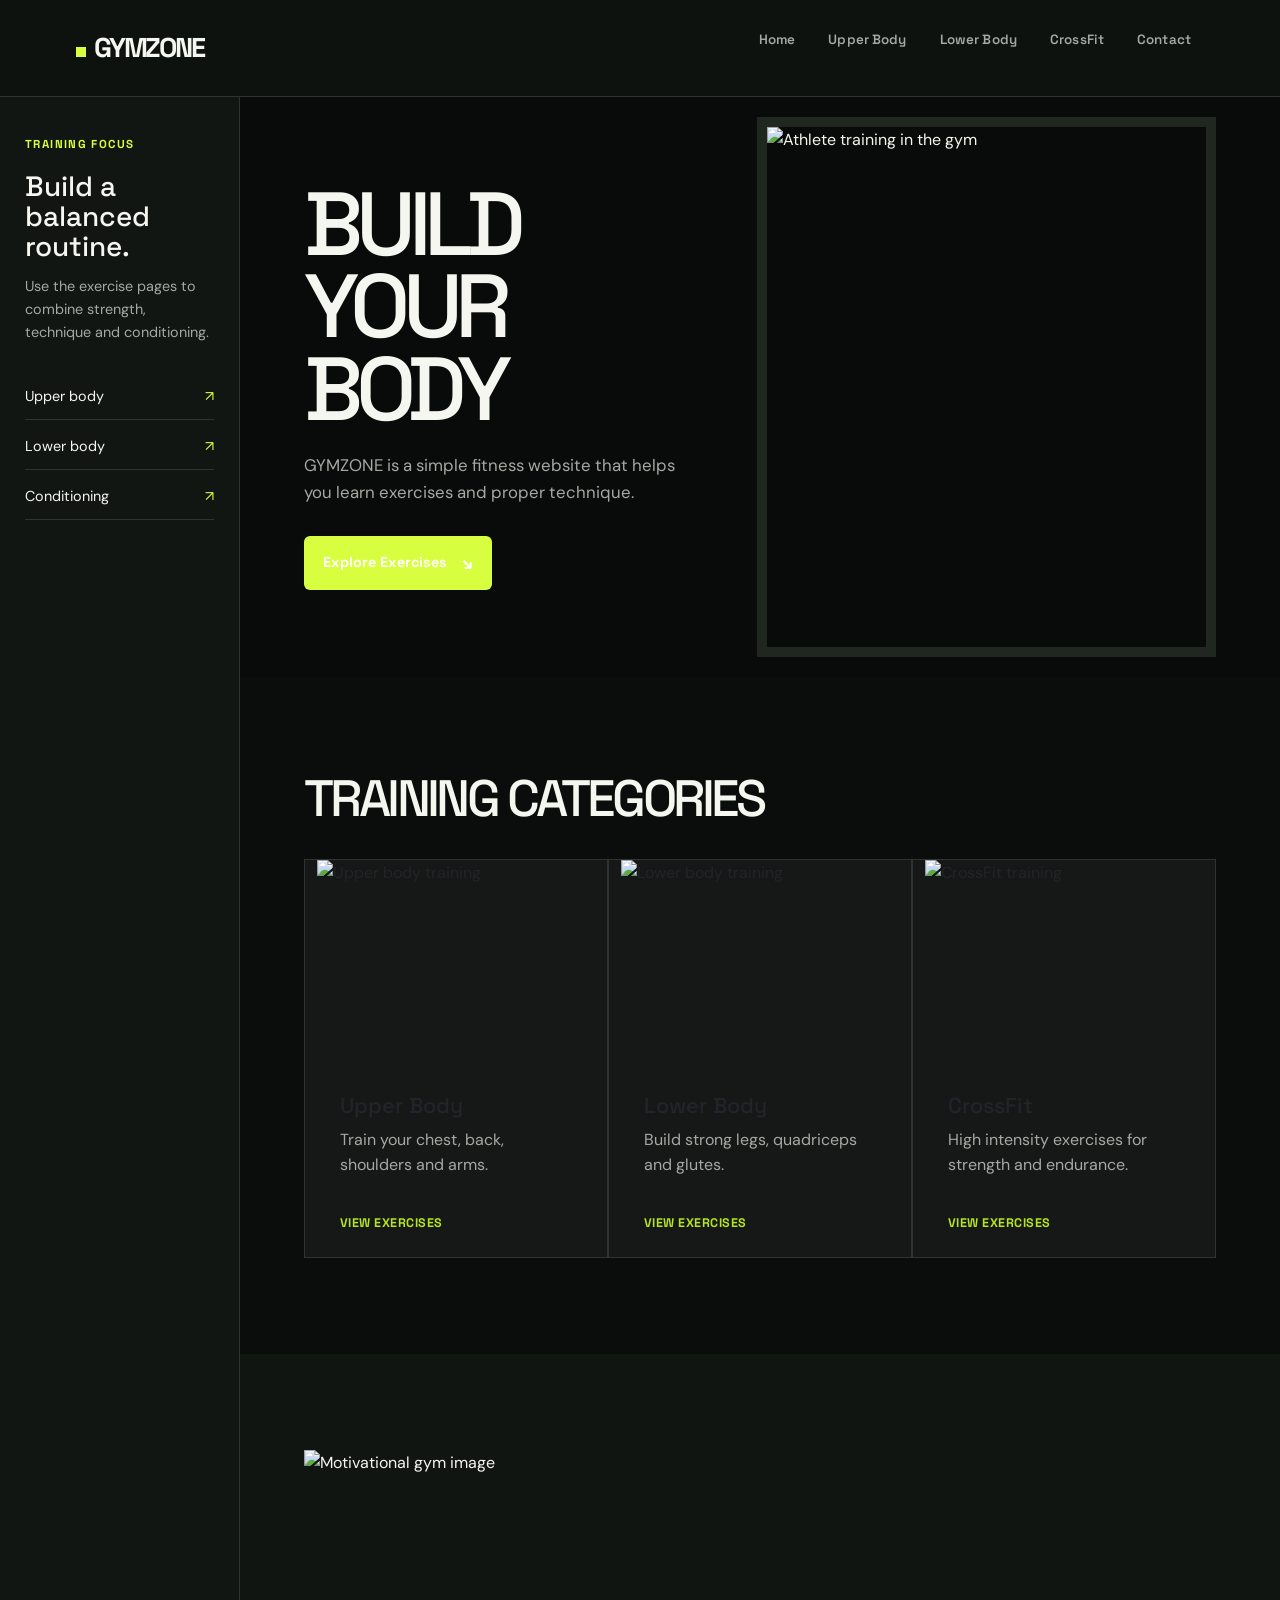
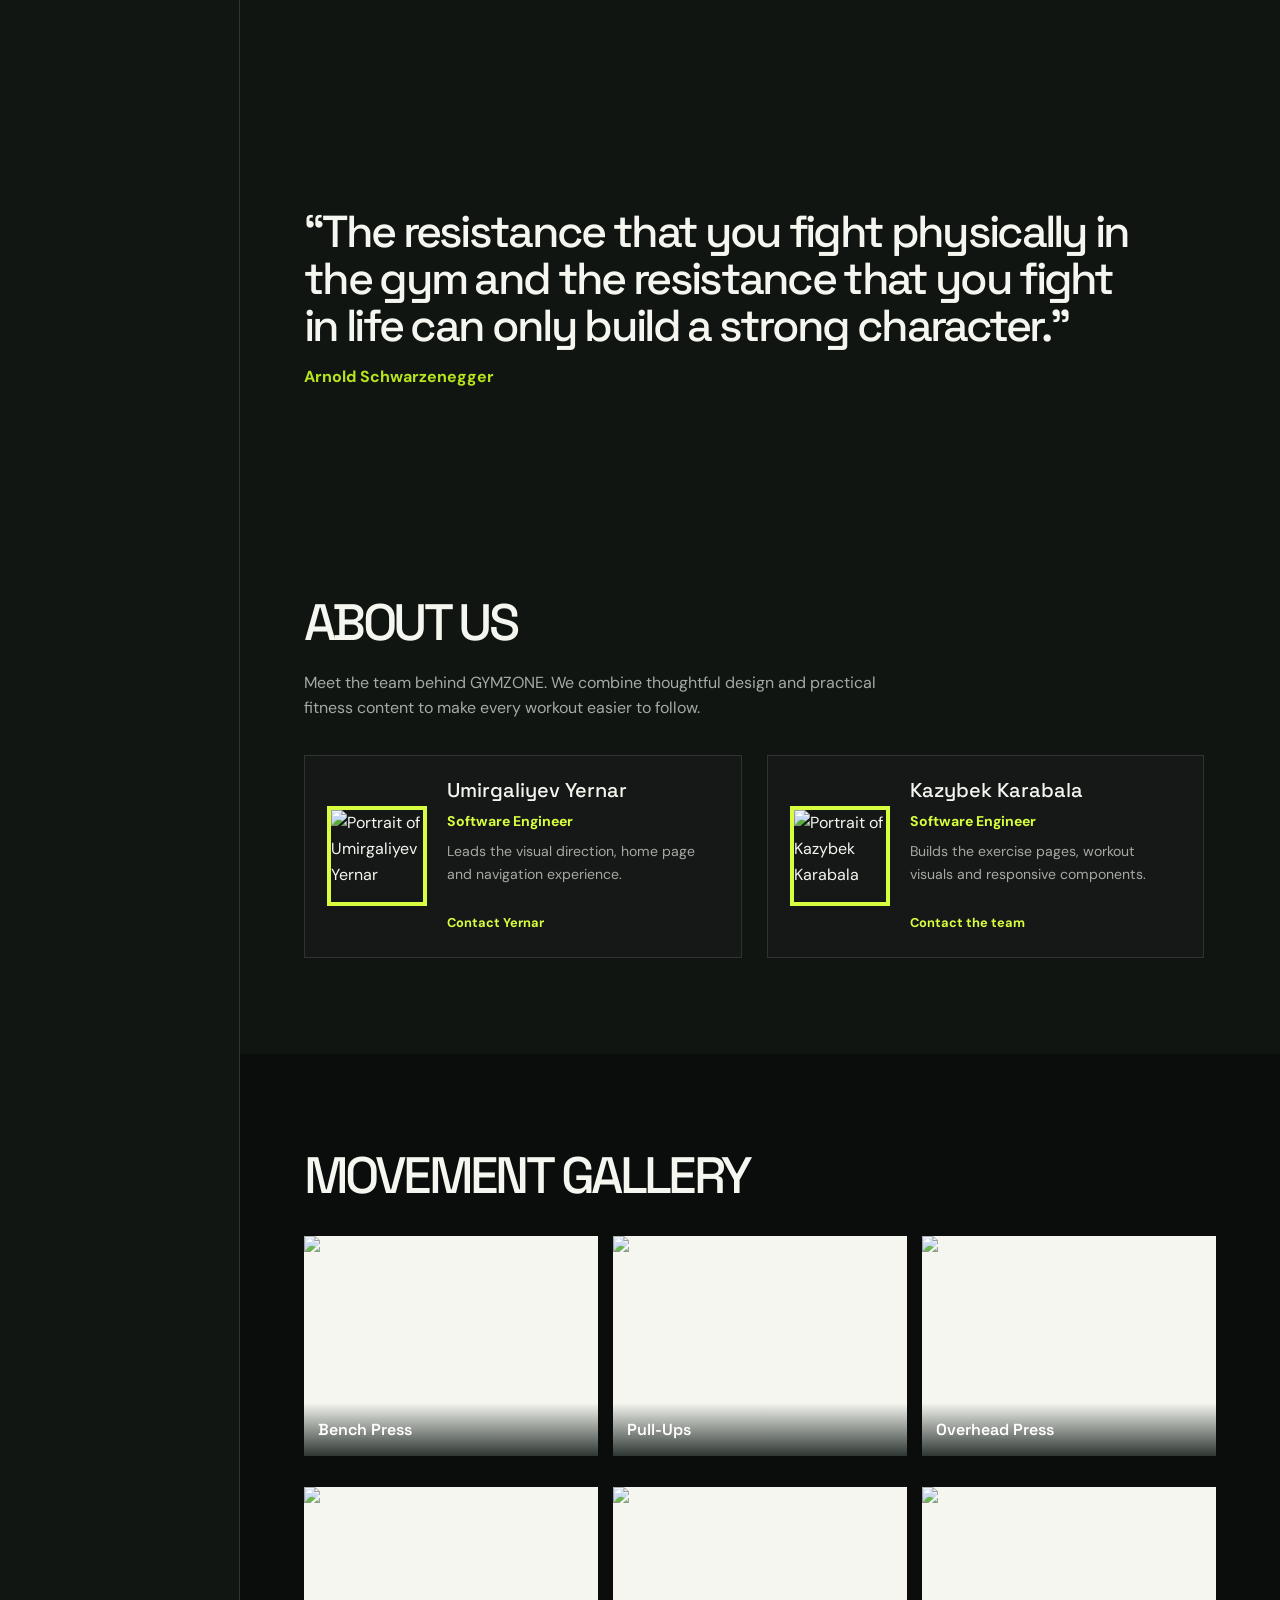
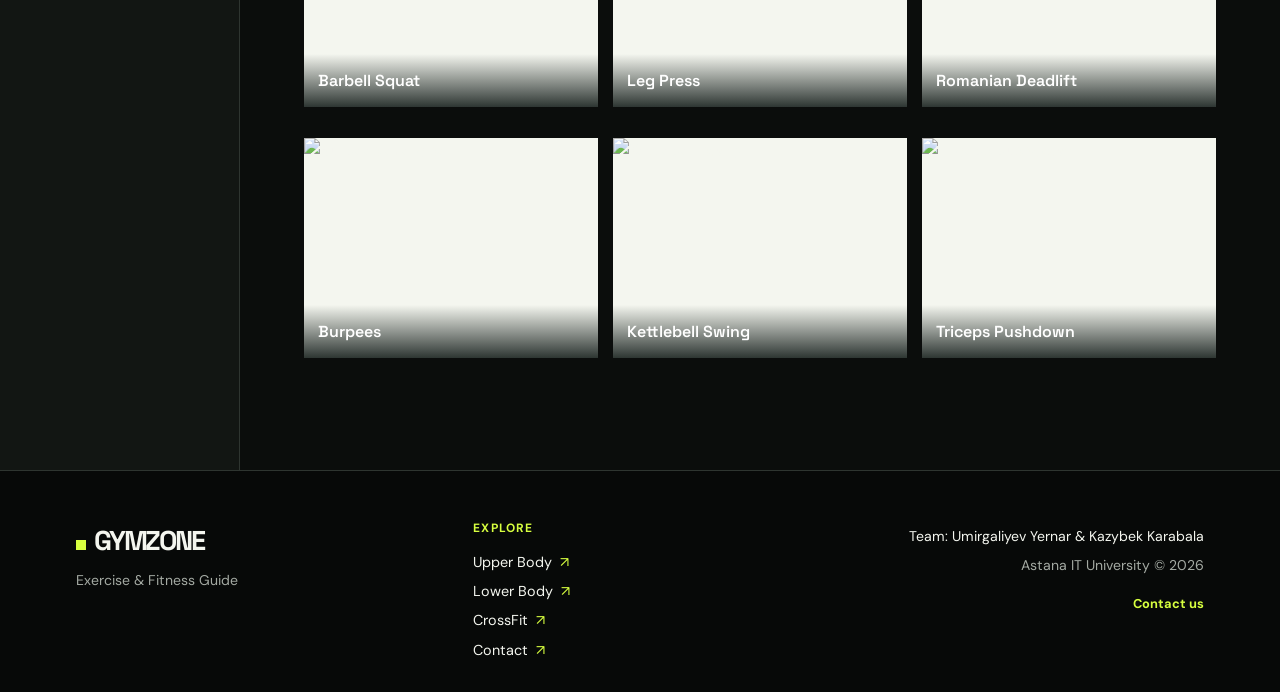
==== index.html @ 1d73096d "Test-1 for assignment-3" ====
<!DOCTYPE html>
<html lang="en">
<head>
    <meta charset="UTF-8">
    <meta name="viewport" content="width=device-width, initial-scale=1.0">
    <meta name="theme-color" content="#111111">
    <title>GYMZONE - Home</title>
    <link href="https://cdn.jsdelivr.net/npm/bootstrap@5.3.3/dist/css/bootstrap.min.css" rel="stylesheet">
    <link rel="stylesheet" href="css/style.css">
</head>
<body>
<a class="skip-link" href="#main-content">Skip to main content</a>
<div class="page-layout">
<header id="main-header" class="site-header">
    <div class="container header-content">
        <a href="index.html" class="logo">GYMZONE</a>
        <nav>
            <ul class="nav-menu">
                <li><a href="index.html">Home</a></li>
                <li><a href="upper.html">Upper Body</a></li>
                <li><a href="lower.html">Lower Body</a></li>
                <li><a href="crossfit.html">CrossFit</a></li>
                <li><a href="contact.html">Contact</a></li>
            </ul>
        </nav>
    </div>
</header>
<aside class="sidebar">
    <p class="sidebar-label">TRAINING FOCUS</p>
    <h2>Build a balanced routine.</h2>
    <p>Use the exercise pages to combine strength, technique and conditioning.</p>
    <nav class="sidebar-nav" aria-label="Training focus">
        <a href="upper.html">Upper body</a>
        <a href="lower.html">Lower body</a>
        <a href="crossfit.html">Conditioning</a>
    </nav>
</aside>
<main class="site-main" id="main-content">
    <section class="hero">
        <div class="container hero-content">
            <div>
                <h1>BUILD YOUR BODY</h1>
                <p>
                    GYMZONE is a simple fitness website that
                    helps you learn exercises and proper technique.
                </p>
                <a href="#categories" class="btn">
                    Explore Exercises
                </a>
            </div>
            <img src="images/Dlaid.jpg" alt="Athlete training in the gym">
        </div>
    </section>
    <section class="section" id="categories">
        <div class="container">
            <h2 class="section-title">
                TRAINING CATEGORIES
            </h2>
            <div class="card-grid row g-4">
                <a href="upper.html" class="card col-12 col-md-6 col-lg-4">
                    <img src="images/Bench Press.gif"
                         alt="Upper body training">
                    <div class="card-content">
                        <h3>Upper Body</h3>
                        <p>
                            Train your chest, back,
                            shoulders and arms.
                        </p>
                        <span class="card-button">View exercises</span>
                    </div>
                </a>
                <a href="lower.html" class="card col-12 col-md-6 col-lg-4">
                    <img src="images/Leg Press.gif"
                         alt="Lower body training">
                    <div class="card-content">
                        <h3>Lower Body</h3>
                        <p>
                            Build strong legs,
                            quadriceps and glutes.
                        </p>
                        <span class="card-button">View exercises</span>
                    </div>
                </a>
                <a href="crossfit.html" class="card col-12 col-md-6 col-lg-4">
                    <img src="images/Burpees.gif"
                         alt="CrossFit training">
                    <div class="card-content">
                        <h3>CrossFit</h3>
                        <p>
                            High intensity exercises
                            for strength and endurance.
                        </p>
                        <span class="card-button">View exercises</span>
                    </div>
                </a>
            </div>
        </div>
    </section>
    <section class="section motivation">
        <div class="container">
              <img src="images/arnold1.jpg"
                  alt="Motivational gym image" loading="lazy">
            <h2>
                “The resistance that you fight physically in the gym and the resistance that you fight in life can only build a strong character.”
            </h2>
            <p>
                Arnold Schwarzenegger
            </p>
        </div>
    </section>
    <section class="section team-section">
        <div class="container">
            <h2 class="section-title">ABOUT US</h2>
            <p class="team-intro">
                Meet the team behind GYMZONE. We combine thoughtful design
                and practical fitness content to make every workout easier to follow.
            </p>
            <div class="team-grid">
                <article class="team-card">
                    <img class="profile-img" src="images/Yernar.jpg" alt="Portrait of Umirgaliyev Yernar" loading="lazy">
                    <div>
                        <h3>Umirgaliyev Yernar</h3>
                        <p class="team-role">Software Engineer</p>
                        <p>Leads the visual direction, home page and navigation experience.</p>
                        <a class="team-link" href="mailto:ernarface12@gmail.com">Contact Yernar</a>
                    </div>
                </article>
                <article class="team-card">
                    <img class="profile-img" src="images/Kazybek.jpg" alt="Portrait of Kazybek Karabala" loading="lazy">
                    <div>
                        <h3>Kazybek Karabala</h3>
                        <p class="team-role">Software Engineer</p>
                        <p>Builds the exercise pages, workout visuals and responsive components.</p>
                        <a class="team-link" href="mailto:ernarface12@gmail.com">Contact the team</a>
                    </div>
                </article>
            </div>
        </div>
    </section>
    <section class="section gallery-section" id="gallery">
        <div class="container">
            <h2 class="section-title">MOVEMENT GALLERY</h2>
            <div class="gallery">
                <figure class="gallery-item">
                    <img src="images/Barbell-Bench-Press.gif" alt="Barbell bench press" loading="lazy">
                    <figcaption>Bench Press</figcaption>
                </figure>
                <figure class="gallery-item">
                    <img src="images/Pull-up.gif" alt="Pull-up exercise" loading="lazy">
                    <figcaption>Pull-Ups</figcaption>
                </figure>
                <figure class="gallery-item">
                    <img src="images/Overhead Press.gif" alt="Overhead press" loading="lazy">
                    <figcaption>Overhead Press</figcaption>
                </figure>
                <figure class="gallery-item">
                    <img src="images/Barbell Squat.gif" alt="Barbell squat" loading="lazy">
                    <figcaption>Barbell Squat</figcaption>
                </figure>
                <figure class="gallery-item">
                    <img src="images/Leg Press.gif" alt="Leg press" loading="lazy">
                    <figcaption>Leg Press</figcaption>
                </figure>
                <figure class="gallery-item">
                    <img src="images/Romanian Deadlift.gif" alt="Romanian deadlift" loading="lazy">
                    <figcaption>Romanian Deadlift</figcaption>
                </figure>
                <figure class="gallery-item">
                    <img src="images/Burpees.gif" alt="Burpees exercise" loading="lazy">
                    <figcaption>Burpees</figcaption>
                </figure>
                <figure class="gallery-item">
                    <img src="images/Kettlebell Swing.gif" alt="Kettlebell swing" loading="lazy">
                    <figcaption>Kettlebell Swing</figcaption>
                </figure>
                <figure class="gallery-item">
                    <img src="images/Triceps Pushdown.gif" alt="Triceps pushdown" loading="lazy">
                    <figcaption>Triceps Pushdown</figcaption>
                </figure>
            </div>
        </div>
    </section>
</main>
<footer id="main-footer" class="site-footer">
    <div class="container footer-content">
        <div class="footer-brand">
            <a href="index.html" class="logo">GYMZONE</a>
            <p>Exercise & Fitness Guide</p>
        </div>
        <div class="footer-links">
            <a href="upper.html">Upper Body</a>
            <a href="lower.html">Lower Body</a>
            <a href="crossfit.html">CrossFit</a>
            <a href="contact.html">Contact</a>
        </div>
        <div class="footer-team">
            <p>Team: Umirgaliyev Yernar &amp; Kazybek Karabala</p>
            <p>Astana IT University &copy; 2026</p>
            <a class="footer-contact" href="mailto:ernarface12@gmail.com">Contact us</a>
        </div>
    </div>
</footer>
</div>
</body>
</html>
---- css/style.css ----
@import url('https://fonts.googleapis.com/css2?family=DM+Sans:wght@400;500;600;700&family=Space+Grotesk:wght@500;600;700&display=swap');

:root {
    --paper: #0b0d0c;
    --surface: #151817;
    --ink: #f4f6ef;
    --muted: #a4aaa3;
    --line: #2e3530;
    --orange: #d7ff3f;
    --orange-dark: #b7e51d;
    --green: #202720;
    color-scheme: dark;
}

* { box-sizing: border-box; margin: 0; padding: 0; }
html { scroll-behavior: smooth; }
body { overflow-x: hidden; background: var(--paper); color: var(--ink); font-family: "DM Sans", sans-serif; line-height: 1.6; }
h1, h2, h3, .logo, .btn, .nav-menu a, .workout-table th, .sidebar-label, .card-button, #contact-form button { font-family: "Space Grotesk", sans-serif; }
h1, h2, h3, p { text-wrap: pretty; }
a { color: inherit; text-decoration: none; }
a:hover { color: var(--orange-dark); }
img { display: block; width: 100%; height: auto; }

.skip-link { position: absolute; top: 10px; left: 10px; z-index: 10; padding: 8px 12px; background: var(--orange); color: #fff; transform: translateY(-160%); }
.skip-link:focus { transform: translateY(0); }
a:focus-visible, button:focus-visible, input:focus-visible, select:focus-visible, textarea:focus-visible { outline: 3px solid var(--orange); outline-offset: 3px; }
.container { width: min(90%, 1180px); max-width: none; margin: 0 auto; }

.page-layout { display: grid; min-height: 100vh; grid-template-columns: 240px minmax(0, 1fr); grid-template-rows: auto 1fr auto; grid-template-areas: "header header" "sidebar main" "footer footer"; }
.site-header, #main-header { grid-area: header; position: relative; z-index: 2; padding: 21px 0; border-bottom: 1px solid var(--line); background: rgba(15, 18, 16, 0.96); }
.header-content { display: flex; align-items: center; justify-content: space-between; gap: 28px; }
.logo { color: var(--ink); font-size: 1.7rem; font-weight: 700; letter-spacing: -0.08em; }
.logo::before { display: inline-block; width: 10px; height: 10px; margin-right: 8px; background: var(--orange); content: ""; }
.nav-menu { display: flex; flex-wrap: wrap; justify-content: flex-end; gap: 7px; list-style: none; }
.nav-menu a { display: block; padding: 7px 12px; border: 1px solid transparent; border-radius: 999px; color: var(--muted); font-size: 0.84rem; font-weight: 600; letter-spacing: 0.01em; transition: color 180ms ease, border-color 180ms ease, background-color 180ms ease; }
.nav-menu a:hover, .nav-menu a:focus-visible { border-color: var(--line); background: var(--surface); color: var(--ink); }

.sidebar { grid-area: sidebar; padding: 38px 25px; border-right: 1px solid var(--line); background: #121613; color: var(--ink); }
.sidebar-label { color: var(--orange); font-size: 0.72rem; font-weight: 700; letter-spacing: 0.12em; }
.sidebar h2 { margin: 18px 0 13px; font-size: 1.75rem; line-height: 1.08; }
.sidebar > p:not(.sidebar-label) { color: var(--muted); font-size: 0.9rem; }
.sidebar-nav { display: flex; flex-direction: column; gap: 4px; margin-top: 30px; }
.sidebar-nav a { padding: 11px 0; border-bottom: 1px solid var(--line); color: var(--ink); font-size: 0.9rem; }
.sidebar-nav a::after { float: right; content: "↗"; color: var(--orange); }
.site-main { grid-area: main; min-width: 0; }

.hero { min-height: 580px; display: flex; align-items: center; background: #090b0a; color: var(--ink); }
.hero-content { display: grid; grid-template-columns: minmax(0, 0.9fr) minmax(320px, 1.1fr); align-items: center; gap: clamp(35px, 6vw, 90px); }
.hero h1 { max-width: 520px; margin-bottom: 22px; color: var(--ink); font-size: clamp(3.4rem, 7vw, 6.8rem); line-height: 0.92; letter-spacing: -0.08em; }
.hero p { max-width: 410px; margin-bottom: 30px; color: var(--muted); font-size: 1.05rem; }
.hero img { max-height: 540px; aspect-ratio: 4 / 5; border: 10px solid #202720; object-fit: cover; object-position: center; }
.btn { display: inline-flex; align-items: center; gap: 15px; padding: 13px 18px; background: var(--orange); color: #fff; font-size: 0.9rem; font-weight: 700; transition: background-color 180ms ease, transform 180ms ease; }
.btn::after { content: "↘"; font-size: 1.1rem; }
.btn:hover { background: var(--orange-dark); color: #fff; transform: translateY(-2px); }

.section { padding: clamp(58px, 8vw, 96px) 0; }
.section-title { margin-bottom: 35px; color: var(--ink); font-size: clamp(2rem, 4vw, 3.25rem); line-height: 1; letter-spacing: -0.07em; text-align: left; }
.card-grid { display: flex; flex-wrap: wrap; row-gap: 25px; margin-right: 0; margin-left: 0; }
.card-grid > .card:not([class*="col-"]) { flex: 1 1 30%; }
.card { display: flex; flex-direction: column; overflow: hidden; border: 1px solid var(--line); border-radius: 0; background: var(--surface); transition: border-color 180ms ease, transform 180ms ease, box-shadow 180ms ease; }
.card:hover { border-color: var(--orange); box-shadow: 8px 8px 0 rgba(215, 255, 63, 0.12); transform: translateY(-5px); }
.card img { height: 210px; object-fit: cover; }
.card-content { display: flex; flex: 1; flex-direction: column; align-items: flex-start; padding: 23px; }
.card h3 { margin-bottom: 8px; font-size: 1.35rem; }
.card p, .page-title p, .team-intro, .contact-copy { color: var(--muted); }
.card-button { margin-top: auto; padding-top: 20px; color: var(--orange-dark); font-size: 0.78rem; font-weight: 700; letter-spacing: 0.04em; text-transform: uppercase; }

.motivation, .team-section, .contact-section { background: #111512; }
.motivation { text-align: left; }
.motivation img { max-width: 760px; height: 330px; margin: 0 0 28px; object-fit: cover; }
.motivation h2 { max-width: 850px; color: var(--ink); font-size: clamp(1.8rem, 3.5vw, 3rem); line-height: 1.05; letter-spacing: -0.06em; }
.motivation p { margin-top: 15px; color: var(--orange-dark); font-weight: 700; }
.team-intro { max-width: 600px; margin: -14px 0 34px; }
.team-grid { display: grid; grid-template-columns: repeat(2, minmax(0, 1fr)); gap: 25px; max-width: 900px; }
.team-card { display: grid; grid-template-columns: 100px 1fr; align-items: center; gap: 20px; padding: 22px; border: 1px solid var(--line); background: var(--surface); }
.team-card h3 { font-size: 1.25rem; }
.team-card p { color: var(--muted); font-size: 0.88rem; }
.team-card .team-role { margin: 3px 0 8px; color: var(--orange); font-weight: 700; }
.profile-img { width: 100px; height: 100px; border: 4px solid var(--orange); object-fit: cover; }
.team-link, .footer-contact { display: inline-block; margin-top: 12px; color: var(--orange); font-size: 0.8rem; font-weight: 700; }

.gallery-section { background: var(--paper); }
.gallery { display: grid; grid-template-columns: repeat(3, minmax(0, 1fr)); gap: 15px; }
.gallery-item { position: relative; min-height: 220px; overflow: hidden; background: var(--ink); }
.gallery-item img { height: 100%; min-height: 220px; object-fit: cover; opacity: 0.86; transition: opacity 180ms ease, transform 180ms ease; }
.gallery-item figcaption { position: absolute; right: 0; bottom: 0; left: 0; padding: 14px; background: linear-gradient(transparent, rgba(24, 33, 30, 0.9)); color: #fff; font-family: "Space Grotesk", sans-serif; font-weight: 600; }
.gallery-item:hover img { opacity: 1; transform: scale(1.04); }

.page-title { padding: clamp(58px, 8vw, 95px) 0 42px; background: #090b0a; color: var(--ink); }
.page-title h1 { color: var(--ink); font-size: clamp(3rem, 7vw, 6rem); line-height: 0.95; letter-spacing: -0.08em; }
.page-title p { margin-top: 18px; color: var(--muted); }
.exercise-card { display: flex; flex: 1 1 30%; flex-direction: column; overflow: hidden; border: 1px solid var(--line); background: var(--surface); }
.exercise-card img { height: 230px; object-fit: cover; }
.exercise-card:hover { border-color: var(--orange); }
.exercise-content { flex: 1; padding: 22px; }
.exercise-content h3 { margin-bottom: 9px; color: var(--orange); font-size: 1.35rem; }
.exercise-content p, .exercise-content ul { color: var(--muted); }
.exercise-content ul { padding-left: 20px; }

.workout-table { width: 100%; margin-top: 30px; border-collapse: collapse; background: var(--surface); font-variant-numeric: tabular-nums; }
.workout-table th, .workout-table td { padding: 14px; border: 1px solid var(--line); text-align: left; }
.workout-table th { background: var(--orange); color: #10130f; font-size: 0.78rem; letter-spacing: 0.04em; text-transform: uppercase; }
.contact-grid { align-items: start; }
.contact-title { margin-bottom: 18px; }
.contact-subtitle { margin-top: 28px; color: var(--green); font-size: 1.35rem; }
.steps-list { margin: 12px 0 22px; padding-left: 24px; color: var(--muted); }
.steps-list li { padding: 4px 0; }

#contact-form { display: flex; flex-direction: column; gap: 9px; padding: clamp(22px, 4vw, 36px); border: 1px solid var(--line); border-radius: 0; background: var(--surface); }
#contact-form h2 { margin-bottom: 10px; color: var(--orange); font-size: 1.8rem; }
#contact-form label { margin-top: 5px; color: var(--ink); font-size: 0.88rem; font-weight: 700; }
#contact-form input, #contact-form select, #contact-form textarea { width: 100%; padding: 11px 12px; border: 1px solid var(--line); border-radius: 0; background: #0b0d0c; color: var(--ink); font: inherit; }
#contact-form input:focus, #contact-form select:focus, #contact-form textarea:focus { border-color: var(--orange); box-shadow: 0 0 0 3px rgba(215, 255, 63, 0.14); }
#contact-form button { margin-top: 12px; padding: 13px 18px; border: 0; border-radius: 0; background: var(--orange); color: #fff; cursor: pointer; font-size: 0.9rem; font-weight: 700; transition: background-color 180ms ease, transform 180ms ease; }
#contact-form button:hover { background: var(--orange-dark); transform: translateY(-2px); }

#main-footer { grid-area: footer; margin-top: 0; padding: 48px 0 30px; border-top: 1px solid var(--line); background: #070908; color: var(--ink); }
.footer-content { display: grid; grid-template-columns: 1.3fr 1fr 1.5fr; align-items: start; gap: 36px; }
.footer-brand .logo { color: var(--ink); }
.footer-brand p, .footer-content p { margin: 6px 0; color: var(--muted); font-size: 0.88rem; }
.footer-links { display: flex; flex-direction: column; gap: 6px; }
.footer-links::before { margin-bottom: 7px; color: var(--orange); content: "Explore"; font-size: 0.75rem; font-weight: 700; letter-spacing: 0.1em; text-transform: uppercase; }
.footer-links a { color: var(--ink); font-size: 0.9rem; }
.footer-links a::after { margin-left: 8px; color: var(--orange); content: "↗"; }
.footer-team { text-align: right; }
.footer-team p:first-child { color: var(--ink); }
.footer-contact, .team-link { color: var(--orange); }

@media (prefers-reduced-motion: reduce) {
    *, *::before, *::after { scroll-behavior: auto !important; transition-duration: 0.01ms !important; animation-duration: 0.01ms !important; animation-iteration-count: 1 !important; }
}

@media (max-width: 800px) {
    .page-layout { grid-template-columns: 1fr; grid-template-rows: auto auto 1fr auto; grid-template-areas: "header" "sidebar" "main" "footer"; }
    .sidebar { padding: 28px 5%; border-right: 0; border-bottom: 1px solid rgba(255, 255, 255, 0.2); }
    .sidebar-nav { flex-direction: row; flex-wrap: wrap; gap: 18px; margin-top: 18px; }
    .sidebar-nav a { border-bottom: 0; }
    .hero { min-height: auto; padding: 75px 0; }
    .hero-content { grid-template-columns: 1fr; }
    .hero img { max-width: 580px; aspect-ratio: 16 / 10; }
    .team-grid, .footer-content { grid-template-columns: 1fr; }
    .gallery { grid-template-columns: repeat(2, minmax(0, 1fr)); }
    .card-grid > .card:not([class*="col-"]) { flex-basis: 100%; }
    .footer-team { text-align: left; }
}

@media (max-width: 520px) {
    .header-content { align-items: flex-start; flex-direction: column; gap: 12px; }
    .nav-menu { justify-content: flex-start; gap: 2px; }
    .nav-menu a { padding: 6px 8px; font-size: 0.76rem; }
    .hero { padding: 58px 0; }
    .hero h1 { font-size: 3.5rem; }
    .hero img { border-width: 6px; }
    .gallery { grid-template-columns: 1fr; }
    .team-card { grid-template-columns: 1fr; }
    .profile-img { width: 84px; height: 84px; }
    .workout-table { font-size: 0.82rem; }
    .workout-table th, .workout-table td { padding: 10px 8px; }
}
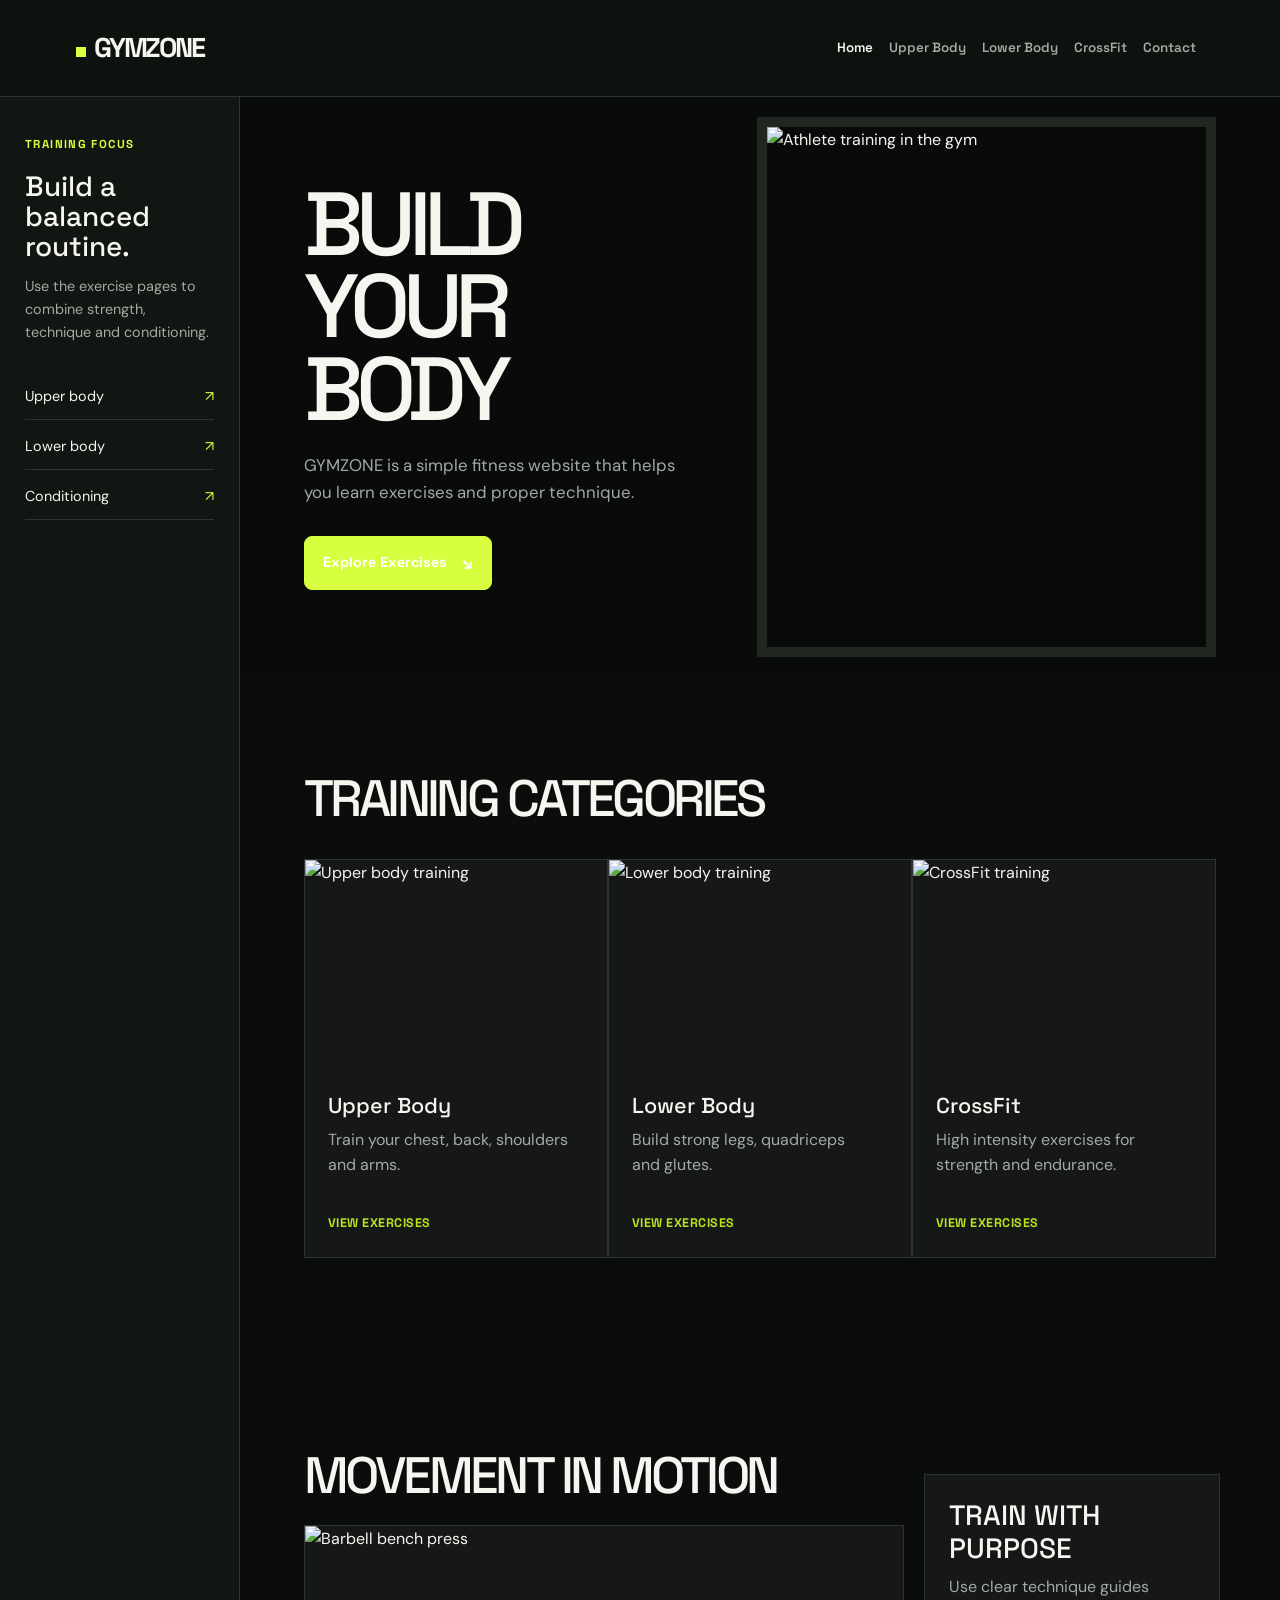
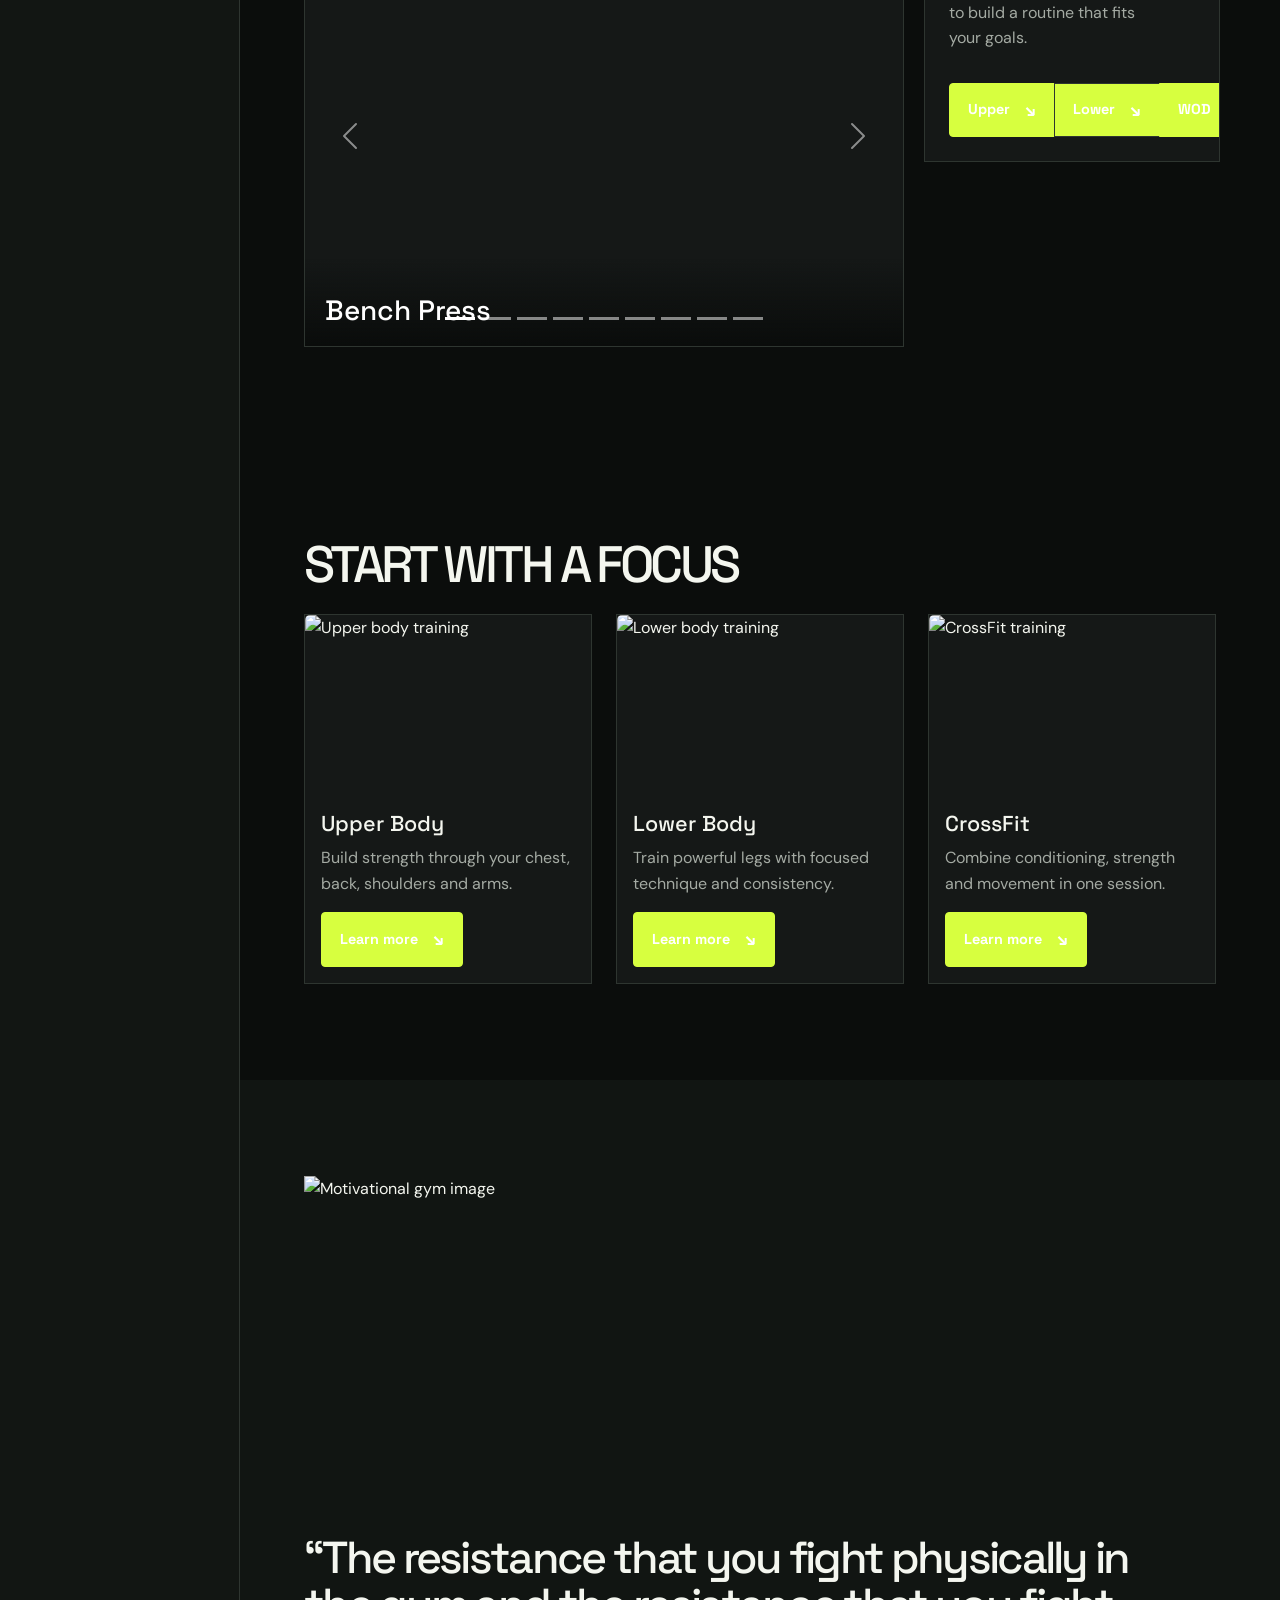
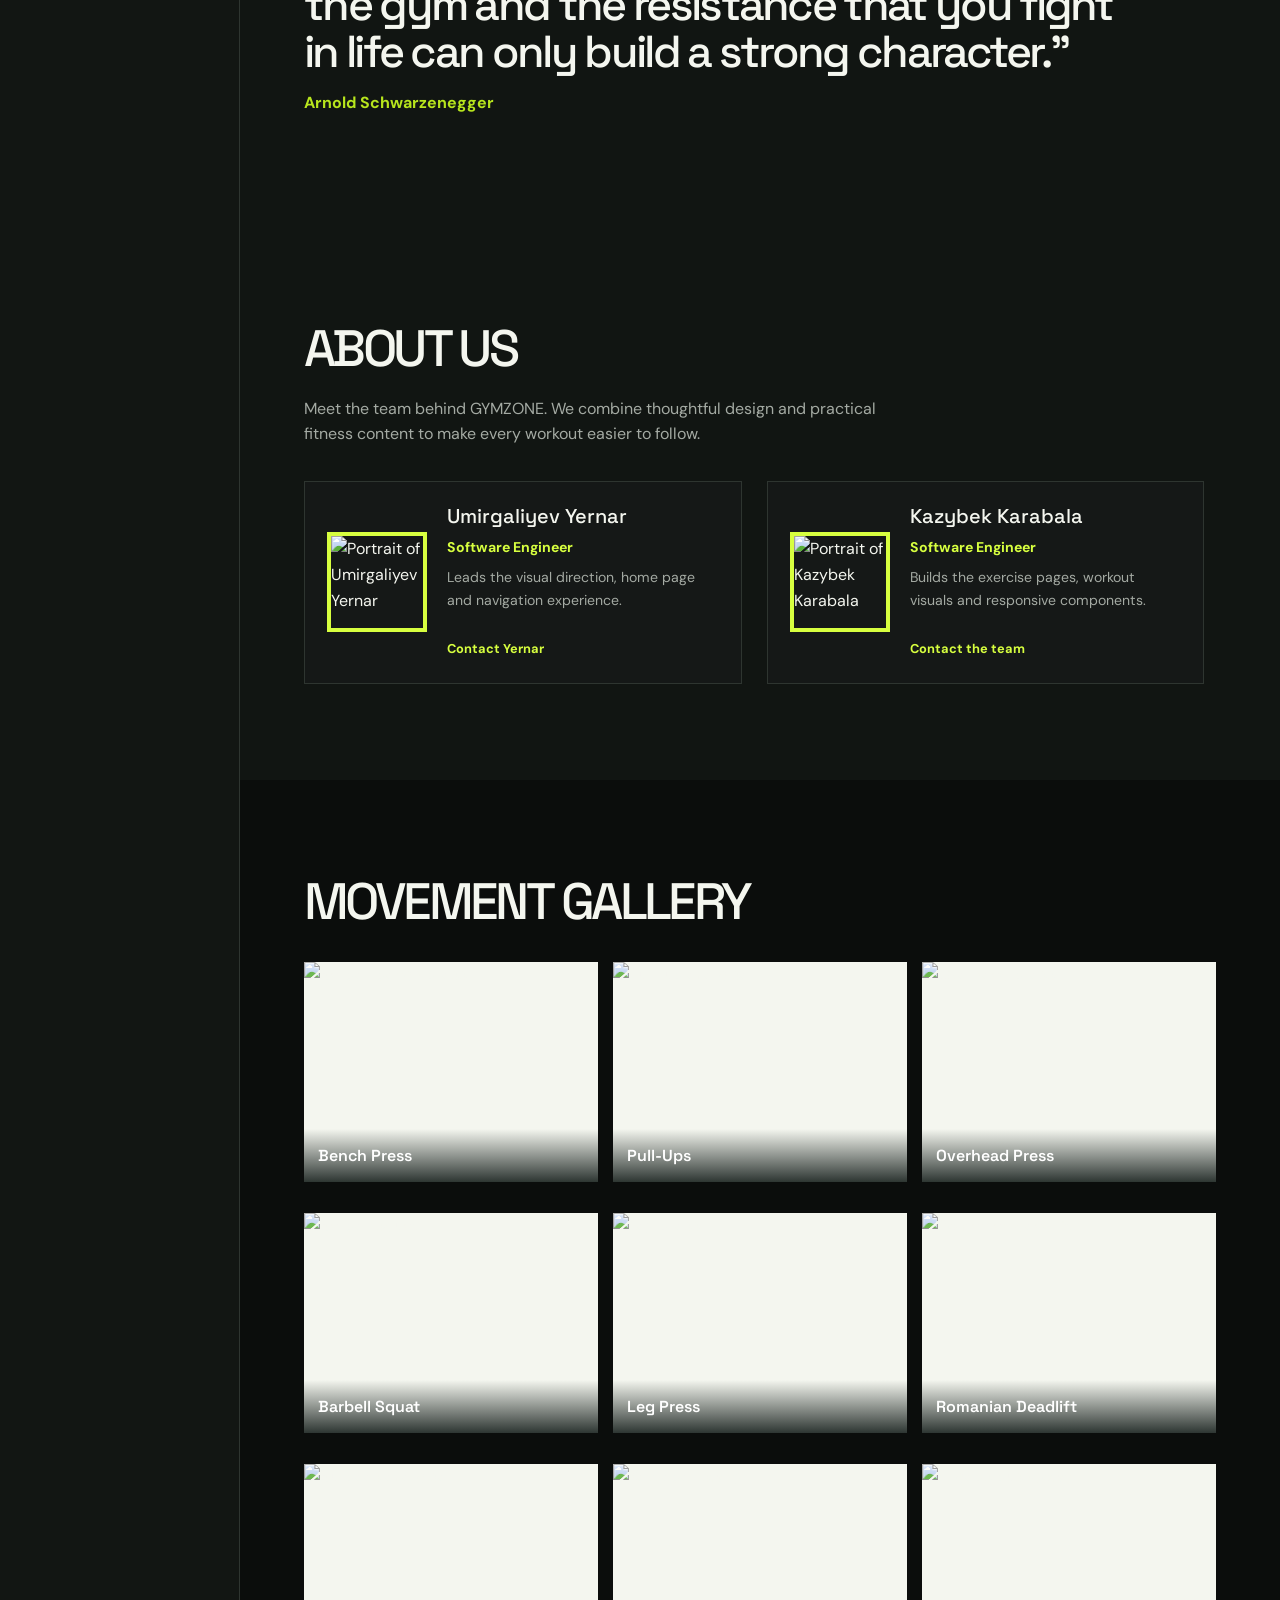
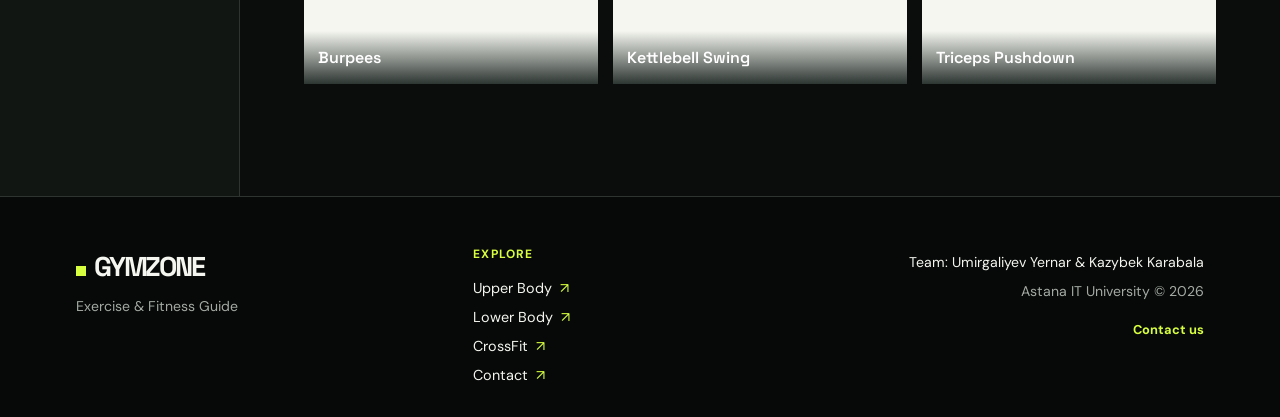
==== commit 23d43afa: "Test-2 for assignment-3" ====
--- a/index.html
+++ b/index.html
@@ -12,18 +12,23 @@
 <a class="skip-link" href="#main-content">Skip to main content</a>
 <div class="page-layout">
 <header id="main-header" class="site-header">
-    <div class="container header-content">
-        <a href="index.html" class="logo">GYMZONE</a>
-        <nav>
-            <ul class="nav-menu">
-                <li><a href="index.html">Home</a></li>
-                <li><a href="upper.html">Upper Body</a></li>
-                <li><a href="lower.html">Lower Body</a></li>
-                <li><a href="crossfit.html">CrossFit</a></li>
-                <li><a href="contact.html">Contact</a></li>
-            </ul>
-        </nav>
-    </div>
+    <nav class="navbar navbar-expand-lg" aria-label="Main navigation">
+        <div class="container">
+            <a class="navbar-brand" href="index.html">GYMZONE</a>
+            <button class="navbar-toggler" type="button" data-bs-toggle="collapse" data-bs-target="#mainNavbar" aria-controls="mainNavbar" aria-expanded="false" aria-label="Toggle navigation">
+                <span class="navbar-toggler-icon"></span>
+            </button>
+            <div class="collapse navbar-collapse" id="mainNavbar">
+                <ul class="navbar-nav ms-auto">
+                    <li class="nav-item"><a class="nav-link active" aria-current="page" href="index.html">Home</a></li>
+                    <li class="nav-item"><a class="nav-link" href="upper.html">Upper Body</a></li>
+                    <li class="nav-item"><a class="nav-link" href="lower.html">Lower Body</a></li>
+                    <li class="nav-item"><a class="nav-link" href="crossfit.html">CrossFit</a></li>
+                    <li class="nav-item"><a class="nav-link" href="contact.html">Contact</a></li>
+                </ul>
+            </div>
+        </div>
+    </nav>
 </header>
 <aside class="sidebar">
     <p class="sidebar-label">TRAINING FOCUS</p>
@@ -44,7 +49,7 @@
                     GYMZONE is a simple fitness website that
                     helps you learn exercises and proper technique.
                 </p>
-                <a href="#categories" class="btn">
+                <a href="#categories" class="btn btn-primary btn-lg">
                     Explore Exercises
                 </a>
             </div>
@@ -56,11 +61,11 @@
             <h2 class="section-title">
                 TRAINING CATEGORIES
             </h2>
-            <div class="card-grid row g-4">
-                <a href="upper.html" class="card col-12 col-md-6 col-lg-4">
+            <div class="card-grid">
+                <a href="upper.html" class="media-card">
                     <img src="images/Bench Press.gif"
                          alt="Upper body training">
-                    <div class="card-content">
+                    <div class="media-card-content">
                         <h3>Upper Body</h3>
                         <p>
                             Train your chest, back,
@@ -69,10 +74,10 @@
                         <span class="card-button">View exercises</span>
                     </div>
                 </a>
-                <a href="lower.html" class="card col-12 col-md-6 col-lg-4">
+                <a href="lower.html" class="media-card">
                     <img src="images/Leg Press.gif"
                          alt="Lower body training">
-                    <div class="card-content">
+                    <div class="media-card-content">
                         <h3>Lower Body</h3>
                         <p>
                             Build strong legs,
@@ -81,10 +86,10 @@
                         <span class="card-button">View exercises</span>
                     </div>
                 </a>
-                <a href="crossfit.html" class="card col-12 col-md-6 col-lg-4">
+                <a href="crossfit.html" class="media-card">
                     <img src="images/Burpees.gif"
                          alt="CrossFit training">
-                    <div class="card-content">
+                    <div class="media-card-content">
                         <h3>CrossFit</h3>
                         <p>
                             High intensity exercises
@@ -93,6 +98,64 @@
                         <span class="card-button">View exercises</span>
                     </div>
                 </a>
+            </div>
+        </div>
+    </section>
+    <section class="section gallery-section" id="workout-carousel">
+        <div class="container">
+            <div class="row g-4 align-items-start">
+                <div class="col-12 col-lg-8">
+                    <h2 class="section-title mb-4">MOVEMENT IN MOTION</h2>
+                    <div id="gymCarousel" class="carousel slide carousel-shell" data-bs-ride="carousel">
+                        <div class="carousel-indicators">
+                            <button type="button" data-bs-target="#gymCarousel" data-bs-slide-to="0" class="active" aria-current="true" aria-label="Slide 1"></button>
+                            <button type="button" data-bs-target="#gymCarousel" data-bs-slide-to="1" aria-label="Slide 2"></button>
+                            <button type="button" data-bs-target="#gymCarousel" data-bs-slide-to="2" aria-label="Slide 3"></button>
+                            <button type="button" data-bs-target="#gymCarousel" data-bs-slide-to="3" aria-label="Slide 4"></button>
+                            <button type="button" data-bs-target="#gymCarousel" data-bs-slide-to="4" aria-label="Slide 5"></button>
+                            <button type="button" data-bs-target="#gymCarousel" data-bs-slide-to="5" aria-label="Slide 6"></button>
+                            <button type="button" data-bs-target="#gymCarousel" data-bs-slide-to="6" aria-label="Slide 7"></button>
+                            <button type="button" data-bs-target="#gymCarousel" data-bs-slide-to="7" aria-label="Slide 8"></button>
+                            <button type="button" data-bs-target="#gymCarousel" data-bs-slide-to="8" aria-label="Slide 9"></button>
+                        </div>
+                        <div class="carousel-inner">
+                            <div class="carousel-item active"><img src="images/Barbell-Bench-Press.gif" alt="Barbell bench press"><div class="carousel-caption"><h3>Bench Press</h3></div></div>
+                            <div class="carousel-item"><img src="images/Pull-up.gif" alt="Pull-up exercise"><div class="carousel-caption"><h3>Pull-Ups</h3></div></div>
+                            <div class="carousel-item"><img src="images/Overhead Press.gif" alt="Overhead press"><div class="carousel-caption"><h3>Overhead Press</h3></div></div>
+                            <div class="carousel-item"><img src="images/Barbell Squat.gif" alt="Barbell squat"><div class="carousel-caption"><h3>Barbell Squat</h3></div></div>
+                            <div class="carousel-item"><img src="images/Leg Press.gif" alt="Leg press"><div class="carousel-caption"><h3>Leg Press</h3></div></div>
+                            <div class="carousel-item"><img src="images/Romanian Deadlift.gif" alt="Romanian deadlift"><div class="carousel-caption"><h3>Romanian Deadlift</h3></div></div>
+                            <div class="carousel-item"><img src="images/Burpees.gif" alt="Burpees"><div class="carousel-caption"><h3>Burpees</h3></div></div>
+                            <div class="carousel-item"><img src="images/Kettlebell Swing.gif" alt="Kettlebell swing"><div class="carousel-caption"><h3>Kettlebell Swing</h3></div></div>
+                            <div class="carousel-item"><img src="images/Triceps Pushdown.gif" alt="Triceps pushdown"><div class="carousel-caption"><h3>Triceps Pushdown</h3></div></div>
+                        </div>
+                        <button class="carousel-control-prev" type="button" data-bs-target="#gymCarousel" data-bs-slide="prev"><span class="carousel-control-prev-icon" aria-hidden="true"></span><span class="visually-hidden">Previous</span></button>
+                        <button class="carousel-control-next" type="button" data-bs-target="#gymCarousel" data-bs-slide="next"><span class="carousel-control-next-icon" aria-hidden="true"></span><span class="visually-hidden">Next</span></button>
+                    </div>
+                </div>
+                <div class="col-12 col-lg-4 mt-lg-5 px-sm-2">
+                    <div class="card bootstrap-card h-100">
+                        <div class="card-body p-4">
+                            <h2 class="card-title h3">TRAIN WITH PURPOSE</h2>
+                            <p class="card-text">Use clear technique guides to build a routine that fits your goals.</p>
+                            <div class="btn-group mt-3" role="group" aria-label="Workout categories">
+                                <a href="upper.html" class="btn btn-primary btn-sm">Upper</a>
+                                <a href="lower.html" class="btn btn-secondary btn-sm">Lower</a>
+                                <a href="crossfit.html" class="btn btn-outline-primary btn-sm">WOD</a>
+                            </div>
+                        </div>
+                    </div>
+                </div>
+            </div>
+        </div>
+    </section>
+    <section class="section gallery-section">
+        <div class="container">
+            <h2 class="section-title mb-4">START WITH A FOCUS</h2>
+            <div class="row g-4">
+                <div class="col-12 col-sm-6 col-lg-4"><div class="card bootstrap-card h-100"><img src="images/Bench Press.gif" class="card-img-top" alt="Upper body training"><div class="card-body"><h3 class="card-title h4">Upper Body</h3><p class="card-text">Build strength through your chest, back, shoulders and arms.</p><a href="upper.html" class="btn btn-outline-primary btn-sm">Learn more</a></div></div></div>
+                <div class="col-12 col-sm-6 col-lg-4"><div class="card bootstrap-card h-100"><img src="images/Leg Press.gif" class="card-img-top" alt="Lower body training"><div class="card-body"><h3 class="card-title h4">Lower Body</h3><p class="card-text">Train powerful legs with focused technique and consistency.</p><a href="lower.html" class="btn btn-outline-primary btn-sm">Learn more</a></div></div></div>
+                <div class="col-12 col-sm-6 col-lg-4"><div class="card bootstrap-card h-100"><img src="images/Burpees.gif" class="card-img-top" alt="CrossFit training"><div class="card-body"><h3 class="card-title h4">CrossFit</h3><p class="card-text">Combine conditioning, strength and movement in one session.</p><a href="crossfit.html" class="btn btn-outline-primary btn-sm">Learn more</a></div></div></div>
             </div>
         </div>
     </section>
@@ -200,6 +263,7 @@
         </div>
     </div>
 </footer>
+<script src="https://cdn.jsdelivr.net/npm/bootstrap@5.3.3/dist/js/bootstrap.bundle.min.js"></script>
 </div>
 </body>
 </html>
--- a/css/style.css
+++ b/css/style.css
@@ -126,6 +126,35 @@
 .footer-team p:first-child { color: var(--ink); }
 .footer-contact, .team-link { color: var(--orange); }
 
+/* Bootstrap components keep the GYMZONE visual language. */
+.navbar { --bs-navbar-color: var(--muted); --bs-navbar-hover-color: var(--ink); --bs-navbar-brand-color: var(--ink); --bs-navbar-brand-hover-color: var(--orange); --bs-navbar-toggler-border-color: var(--line); padding: 0; }
+.navbar-brand { color: var(--ink); font-family: "Space Grotesk", sans-serif; font-size: 1.7rem; font-weight: 700; letter-spacing: -0.08em; }
+.navbar-brand::before { display: inline-block; width: 10px; height: 10px; margin-right: 8px; background: var(--orange); content: ""; }
+.navbar .nav-link { color: var(--muted); font-family: "Space Grotesk", sans-serif; font-size: 0.84rem; font-weight: 600; }
+.navbar .nav-link:hover, .navbar .nav-link:focus-visible, .navbar .nav-link.active { color: var(--ink); }
+.navbar-toggler { padding: 6px 9px; }
+.navbar-toggler-icon { filter: invert(1); }
+.btn-primary { --bs-btn-color: #10130f; --bs-btn-bg: var(--orange); --bs-btn-border-color: var(--orange); --bs-btn-hover-color: #10130f; --bs-btn-hover-bg: var(--orange-dark); --bs-btn-hover-border-color: var(--orange-dark); }
+.btn-secondary { --bs-btn-color: var(--ink); --bs-btn-bg: var(--green); --bs-btn-border-color: var(--line); --bs-btn-hover-color: var(--ink); --bs-btn-hover-bg: #2b352b; --bs-btn-hover-border-color: var(--orange); }
+.btn-outline-primary { --bs-btn-color: var(--orange); --bs-btn-border-color: var(--orange); --bs-btn-hover-color: #10130f; --bs-btn-hover-bg: var(--orange); --bs-btn-hover-border-color: var(--orange); }
+.bootstrap-card { border: 1px solid var(--line); border-radius: 0; background: var(--surface); color: var(--ink); }
+.bootstrap-card .card-img-top { height: 180px; object-fit: cover; }
+.bootstrap-card .card-body { display: flex; flex-direction: column; }
+.bootstrap-card .btn { align-self: flex-start; margin-top: auto; }
+.carousel-shell { overflow: hidden; border: 1px solid var(--line); background: var(--surface); }
+.carousel-shell .carousel-item img { height: 420px; object-fit: cover; }
+.carousel-caption { right: 0; bottom: 0; left: 0; padding: 35px 20px 18px; background: linear-gradient(transparent, rgba(9, 11, 10, 0.9)); text-align: left; }
+.carousel-caption h3 { margin: 0; color: #fff; }
+
+/* Assignment 3 card group: this layout is intentionally not Bootstrap-driven. */
+.media-card-group { display: flex; flex-wrap: wrap; gap: 25px; }
+.media-card { display: flex; flex: 1 1 30%; flex-direction: column; min-width: 0; overflow: hidden; border: 1px solid var(--line); background: var(--surface); }
+.media-card img { height: 210px; object-fit: cover; }
+.media-card-content { display: flex; flex: 1; flex-direction: column; align-items: flex-start; padding: 23px; }
+.media-card-content h3 { margin-bottom: 8px; font-size: 1.35rem; }
+.media-card-content p { color: var(--muted); }
+.media-card-content .btn { margin-top: auto; }
+
 @media (prefers-reduced-motion: reduce) {
     *, *::before, *::after { scroll-behavior: auto !important; transition-duration: 0.01ms !important; animation-duration: 0.01ms !important; animation-iteration-count: 1 !important; }
 }
@@ -142,6 +171,10 @@
     .gallery { grid-template-columns: repeat(2, minmax(0, 1fr)); }
     .card-grid > .card:not([class*="col-"]) { flex-basis: 100%; }
     .footer-team { text-align: left; }
+    .media-card { flex-basis: calc(50% - 13px); }
+    .hero h1, .page-title h1 { font-size: clamp(2.8rem, 8vw, 4.8rem); }
+    .section-title { font-size: clamp(1.8rem, 5vw, 2.6rem); }
+    .carousel-shell .carousel-item img { height: 330px; }
 }
 
 @media (max-width: 520px) {
@@ -156,4 +189,8 @@
     .profile-img { width: 84px; height: 84px; }
     .workout-table { font-size: 0.82rem; }
     .workout-table th, .workout-table td { padding: 10px 8px; }
+    .media-card { flex-basis: 100%; }
+    .hero h1, .page-title h1 { font-size: 3rem; }
+    .section-title { font-size: 1.9rem; }
+    .carousel-shell .carousel-item img { height: 250px; }
 }
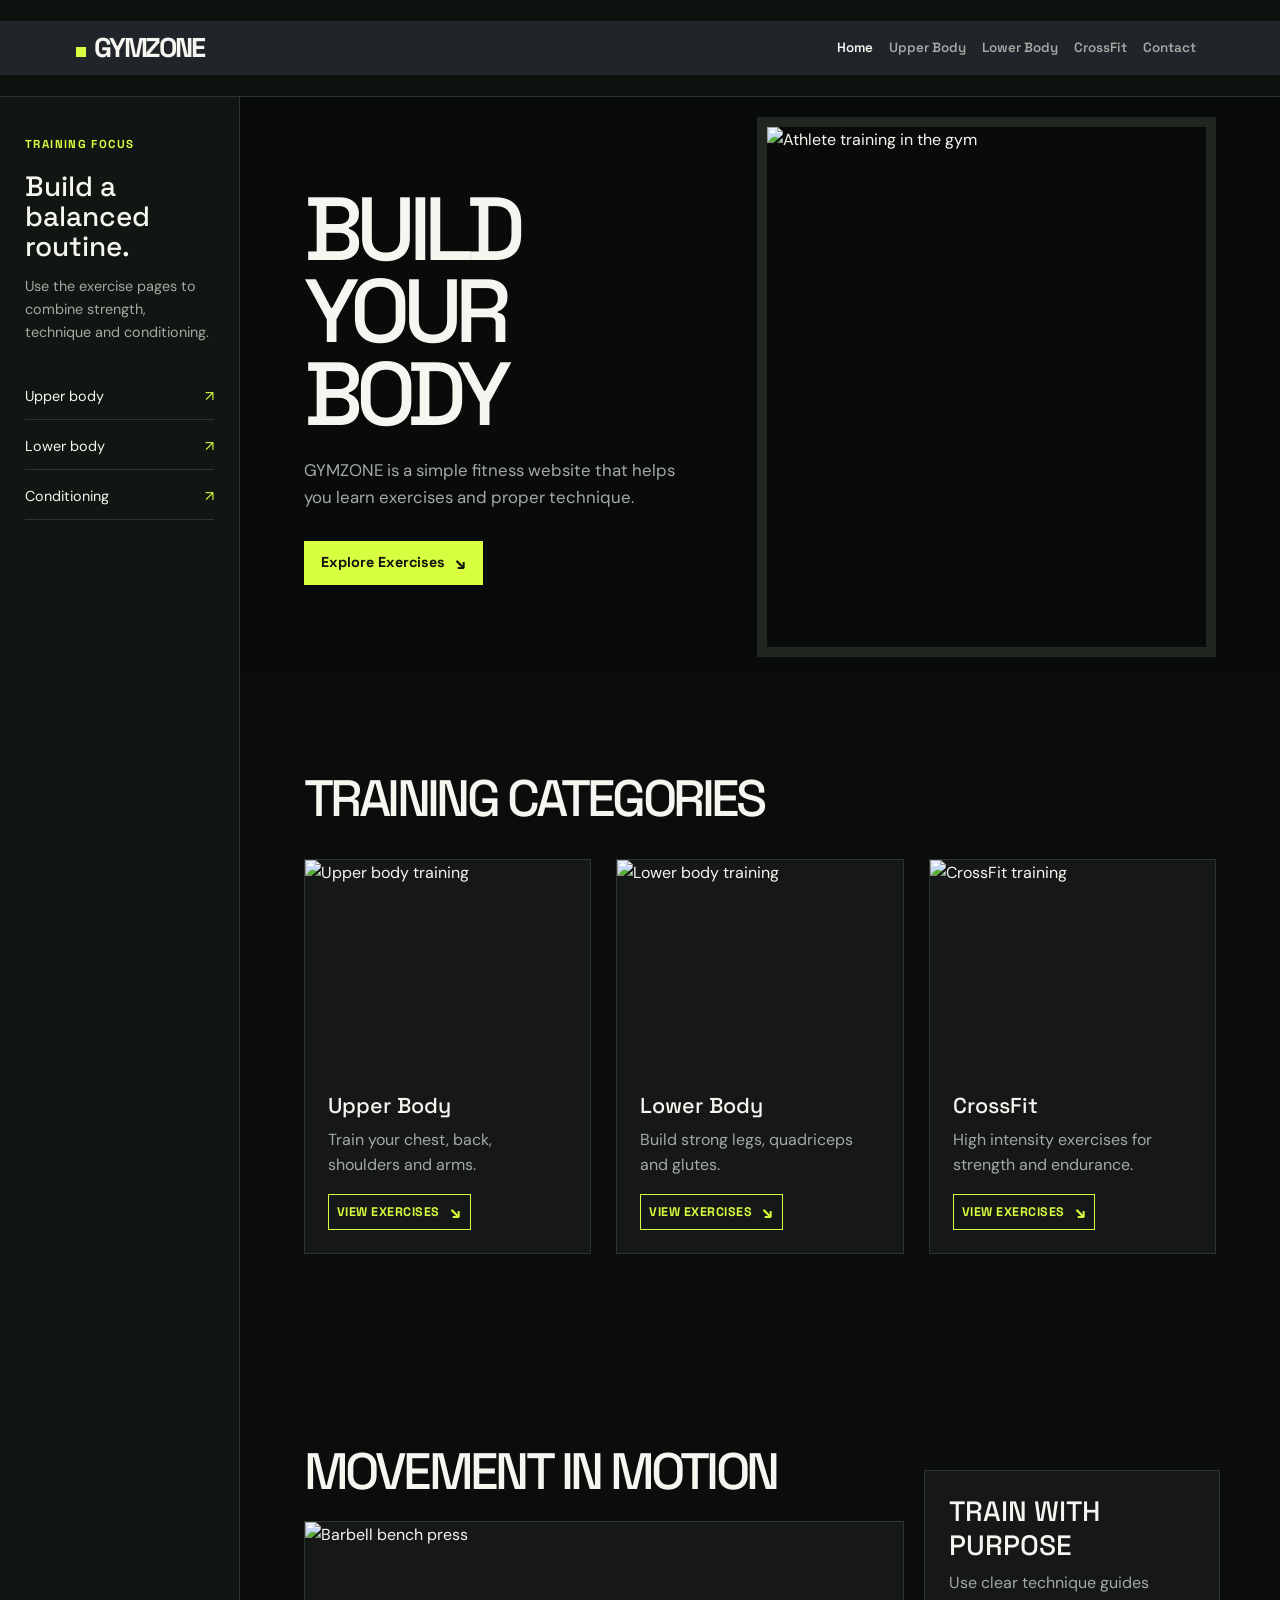
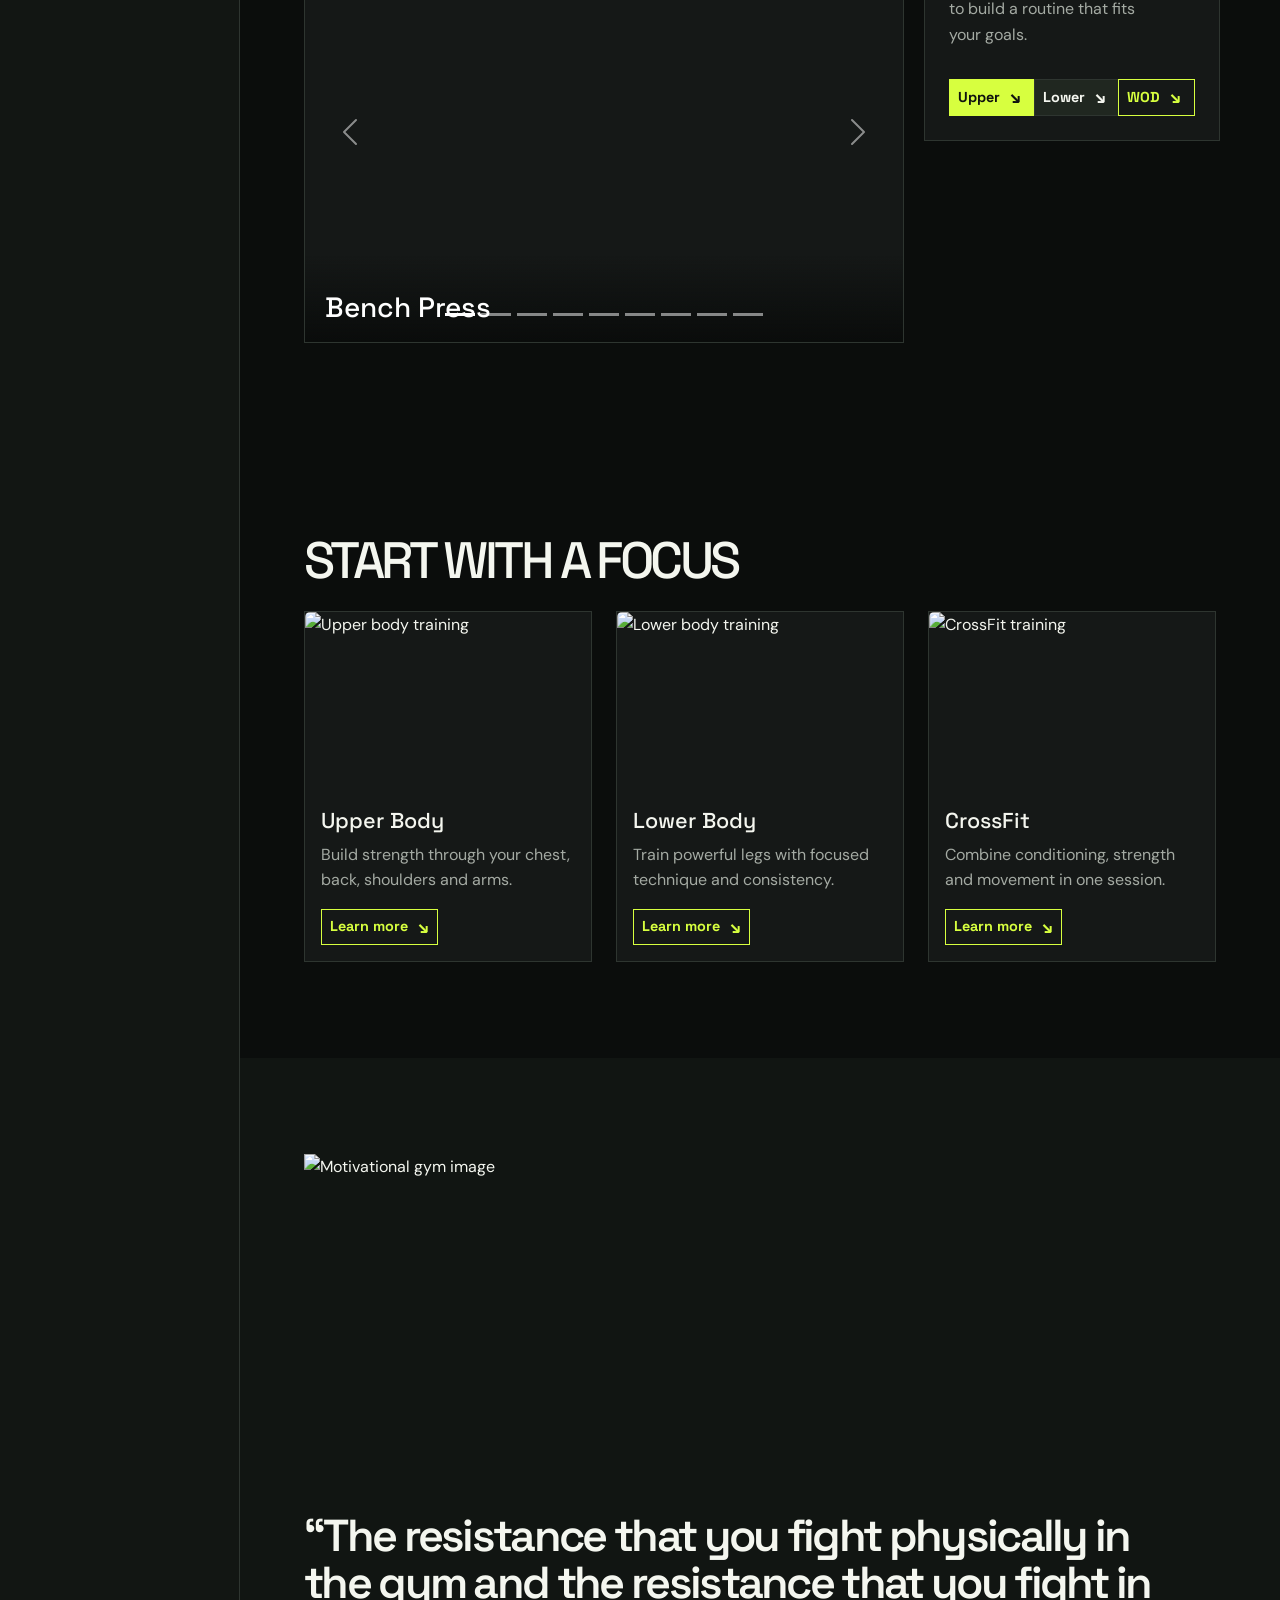
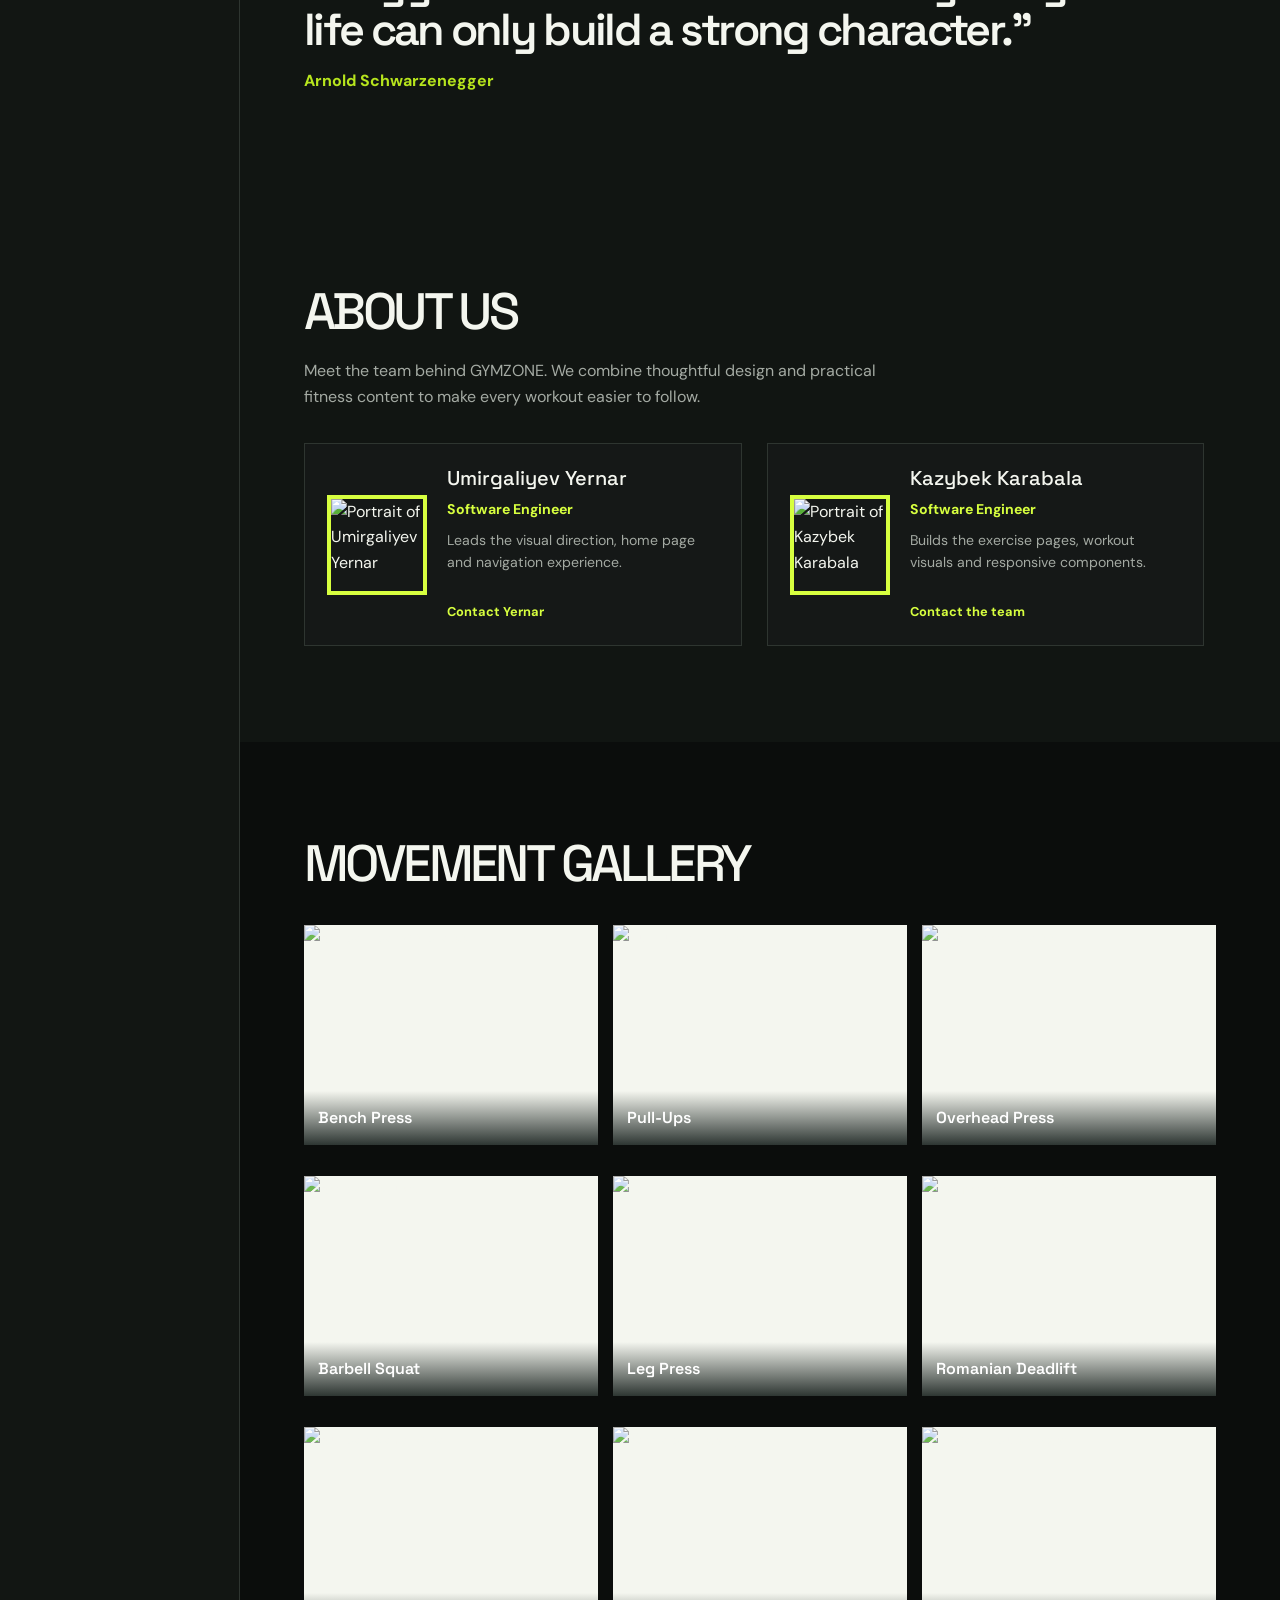
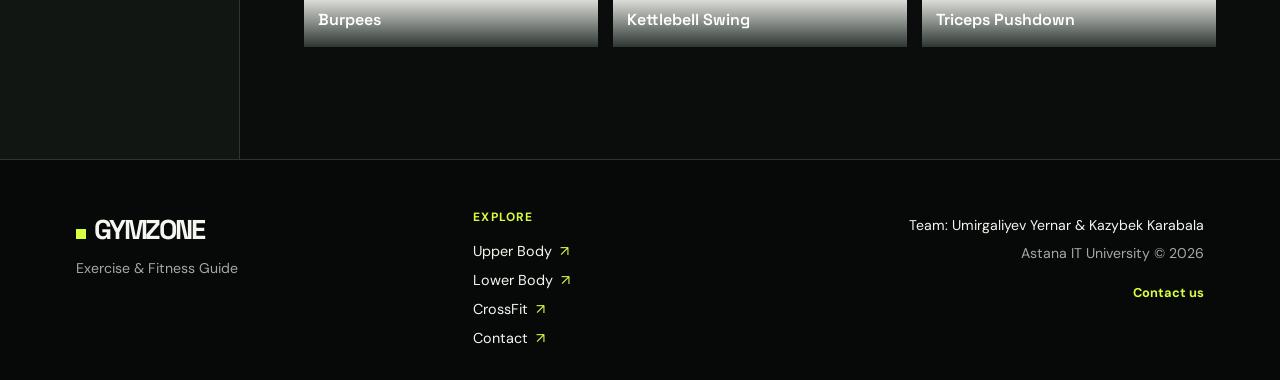
==== commit 7bc84b10: "Test-3 for assignment-3" ====
--- a/index.html
+++ b/index.html
@@ -5,14 +5,14 @@
     <meta name="viewport" content="width=device-width, initial-scale=1.0">
     <meta name="theme-color" content="#111111">
     <title>GYMZONE - Home</title>
-    <link href="https://cdn.jsdelivr.net/npm/bootstrap@5.3.3/dist/css/bootstrap.min.css" rel="stylesheet">
+    <link href="vendor/bootstrap/bootstrap.min.css" rel="stylesheet">
     <link rel="stylesheet" href="css/style.css">
 </head>
 <body>
 <a class="skip-link" href="#main-content">Skip to main content</a>
 <div class="page-layout">
 <header id="main-header" class="site-header">
-    <nav class="navbar navbar-expand-lg" aria-label="Main navigation">
+    <nav class="navbar navbar-expand-lg navbar-dark bg-dark" aria-label="Main navigation">
         <div class="container">
             <a class="navbar-brand" href="index.html">GYMZONE</a>
             <button class="navbar-toggler" type="button" data-bs-toggle="collapse" data-bs-target="#mainNavbar" aria-controls="mainNavbar" aria-expanded="false" aria-label="Toggle navigation">
@@ -61,7 +61,7 @@
             <h2 class="section-title">
                 TRAINING CATEGORIES
             </h2>
-            <div class="card-grid">
+            <div class="media-card-group">
                 <a href="upper.html" class="media-card">
                     <img src="images/Bench Press.gif"
                          alt="Upper body training">
@@ -71,7 +71,7 @@
                             Train your chest, back,
                             shoulders and arms.
                         </p>
-                        <span class="card-button">View exercises</span>
+                        <span class="card-button btn btn-outline-primary btn-sm">View exercises</span>
                     </div>
                 </a>
                 <a href="lower.html" class="media-card">
@@ -83,7 +83,7 @@
                             Build strong legs,
                             quadriceps and glutes.
                         </p>
-                        <span class="card-button">View exercises</span>
+                        <span class="card-button btn btn-outline-primary btn-sm">View exercises</span>
                     </div>
                 </a>
                 <a href="crossfit.html" class="media-card">
@@ -95,7 +95,7 @@
                             High intensity exercises
                             for strength and endurance.
                         </p>
-                        <span class="card-button">View exercises</span>
+                        <span class="card-button btn btn-outline-primary btn-sm">View exercises</span>
                     </div>
                 </a>
             </div>
@@ -106,7 +106,7 @@
             <div class="row g-4 align-items-start">
                 <div class="col-12 col-lg-8">
                     <h2 class="section-title mb-4">MOVEMENT IN MOTION</h2>
-                    <div id="gymCarousel" class="carousel slide carousel-shell" data-bs-ride="carousel">
+                    <div id="gymCarousel" class="carousel slide carousel-shell" data-bs-interval="false" aria-label="Exercise movement carousel">
                         <div class="carousel-indicators">
                             <button type="button" data-bs-target="#gymCarousel" data-bs-slide-to="0" class="active" aria-current="true" aria-label="Slide 1"></button>
                             <button type="button" data-bs-target="#gymCarousel" data-bs-slide-to="1" aria-label="Slide 2"></button>
@@ -149,7 +149,7 @@
             </div>
         </div>
     </section>
-    <section class="section gallery-section">
+    <section class="section gallery-section" id="bootstrap-cards">
         <div class="container">
             <h2 class="section-title mb-4">START WITH A FOCUS</h2>
             <div class="row g-4">
@@ -163,12 +163,12 @@
         <div class="container">
               <img src="images/arnold1.jpg"
                   alt="Motivational gym image" loading="lazy">
-            <h2>
+            <blockquote>
                 “The resistance that you fight physically in the gym and the resistance that you fight in life can only build a strong character.”
-            </h2>
-            <p>
+            </blockquote>
+            <cite>
                 Arnold Schwarzenegger
-            </p>
+            </cite>
         </div>
     </section>
     <section class="section team-section">
@@ -263,7 +263,7 @@
         </div>
     </div>
 </footer>
-<script src="https://cdn.jsdelivr.net/npm/bootstrap@5.3.3/dist/js/bootstrap.bundle.min.js"></script>
+<script src="vendor/bootstrap/bootstrap.bundle.min.js"></script>
 </div>
 </body>
-</html>+</html>
--- a/css/style.css
+++ b/css/style.css
@@ -21,7 +21,7 @@
 a:hover { color: var(--orange-dark); }
 img { display: block; width: 100%; height: auto; }
 
-.skip-link { position: absolute; top: 10px; left: 10px; z-index: 10; padding: 8px 12px; background: var(--orange); color: #fff; transform: translateY(-160%); }
+.skip-link { position: absolute; top: 10px; left: 10px; z-index: 10; padding: 8px 12px; background: var(--orange); color: #10130f; transform: translateY(-160%); }
 .skip-link:focus { transform: translateY(0); }
 a:focus-visible, button:focus-visible, input:focus-visible, select:focus-visible, textarea:focus-visible { outline: 3px solid var(--orange); outline-offset: 3px; }
 .container { width: min(90%, 1180px); max-width: none; margin: 0 auto; }
@@ -49,9 +49,9 @@
 .hero h1 { max-width: 520px; margin-bottom: 22px; color: var(--ink); font-size: clamp(3.4rem, 7vw, 6.8rem); line-height: 0.92; letter-spacing: -0.08em; }
 .hero p { max-width: 410px; margin-bottom: 30px; color: var(--muted); font-size: 1.05rem; }
 .hero img { max-height: 540px; aspect-ratio: 4 / 5; border: 10px solid #202720; object-fit: cover; object-position: center; }
-.btn { display: inline-flex; align-items: center; gap: 15px; padding: 13px 18px; background: var(--orange); color: #fff; font-size: 0.9rem; font-weight: 700; transition: background-color 180ms ease, transform 180ms ease; }
+.btn { display: inline-flex; align-items: center; gap: 10px; border-radius: 0; font-size: 0.9rem; font-weight: 700; transition: background-color 180ms ease, border-color 180ms ease, color 180ms ease, transform 180ms ease; }
 .btn::after { content: "↘"; font-size: 1.1rem; }
-.btn:hover { background: var(--orange-dark); color: #fff; transform: translateY(-2px); }
+.btn:hover { transform: translateY(-2px); }
 
 .section { padding: clamp(58px, 8vw, 96px) 0; }
 .section-title { margin-bottom: 35px; color: var(--ink); font-size: clamp(2rem, 4vw, 3.25rem); line-height: 1; letter-spacing: -0.07em; text-align: left; }
@@ -68,8 +68,8 @@
 .motivation, .team-section, .contact-section { background: #111512; }
 .motivation { text-align: left; }
 .motivation img { max-width: 760px; height: 330px; margin: 0 0 28px; object-fit: cover; }
-.motivation h2 { max-width: 850px; color: var(--ink); font-size: clamp(1.8rem, 3.5vw, 3rem); line-height: 1.05; letter-spacing: -0.06em; }
-.motivation p { margin-top: 15px; color: var(--orange-dark); font-weight: 700; }
+.motivation blockquote { max-width: 850px; margin: 0; color: var(--ink); font-family: "Space Grotesk", sans-serif; font-size: clamp(1.8rem, 3.5vw, 3rem); font-weight: 600; line-height: 1.05; letter-spacing: -0.06em; }
+.motivation cite { display: block; margin-top: 15px; color: var(--orange-dark); font-style: normal; font-weight: 700; }
 .team-intro { max-width: 600px; margin: -14px 0 34px; }
 .team-grid { display: grid; grid-template-columns: repeat(2, minmax(0, 1fr)); gap: 25px; max-width: 900px; }
 .team-card { display: grid; grid-template-columns: 100px 1fr; align-items: center; gap: 20px; padding: 22px; border: 1px solid var(--line); background: var(--surface); }
@@ -98,21 +98,26 @@
 .exercise-content ul { padding-left: 20px; }
 
 .workout-table { width: 100%; margin-top: 30px; border-collapse: collapse; background: var(--surface); font-variant-numeric: tabular-nums; }
+.workout-table caption { padding: 0 0 10px; caption-side: top; color: var(--muted); text-align: left; }
 .workout-table th, .workout-table td { padding: 14px; border: 1px solid var(--line); text-align: left; }
 .workout-table th { background: var(--orange); color: #10130f; font-size: 0.78rem; letter-spacing: 0.04em; text-transform: uppercase; }
 .contact-grid { align-items: start; }
 .contact-title { margin-bottom: 18px; }
-.contact-subtitle { margin-top: 28px; color: var(--green); font-size: 1.35rem; }
+.contact-subtitle { margin-top: 28px; color: var(--orange); font-size: 1.35rem; }
 .steps-list { margin: 12px 0 22px; padding-left: 24px; color: var(--muted); }
 .steps-list li { padding: 4px 0; }
 
 #contact-form { display: flex; flex-direction: column; gap: 9px; padding: clamp(22px, 4vw, 36px); border: 1px solid var(--line); border-radius: 0; background: var(--surface); }
 #contact-form h2 { margin-bottom: 10px; color: var(--orange); font-size: 1.8rem; }
 #contact-form label { margin-top: 5px; color: var(--ink); font-size: 0.88rem; font-weight: 700; }
-#contact-form input, #contact-form select, #contact-form textarea { width: 100%; padding: 11px 12px; border: 1px solid var(--line); border-radius: 0; background: #0b0d0c; color: var(--ink); font: inherit; }
-#contact-form input:focus, #contact-form select:focus, #contact-form textarea:focus { border-color: var(--orange); box-shadow: 0 0 0 3px rgba(215, 255, 63, 0.14); }
-#contact-form button { margin-top: 12px; padding: 13px 18px; border: 0; border-radius: 0; background: var(--orange); color: #fff; cursor: pointer; font-size: 0.9rem; font-weight: 700; transition: background-color 180ms ease, transform 180ms ease; }
+#contact-form legend { color: var(--ink); font-size: 0.88rem; font-weight: 700; }
+#contact-form input:not([type="checkbox"]):not([type="radio"]), #contact-form select, #contact-form textarea { width: 100%; padding: 11px 12px; border: 1px solid var(--line); border-radius: 0; background: #0b0d0c; color: var(--ink); font: inherit; }
+#contact-form input:not([type="checkbox"]):not([type="radio"]):focus, #contact-form select:focus, #contact-form textarea:focus { border-color: var(--orange); box-shadow: 0 0 0 3px rgba(215, 255, 63, 0.14); }
+#contact-form .form-check-input { border-color: var(--muted); background-color: #0b0d0c; }
+#contact-form .form-check-input:checked { border-color: var(--orange); background-color: var(--orange); }
+#contact-form button { margin-top: 12px; padding: 13px 18px; border: 0; border-radius: 0; background: var(--orange); color: #10130f; cursor: pointer; font-size: 0.9rem; font-weight: 700; transition: background-color 180ms ease, transform 180ms ease; }
 #contact-form button:hover { background: var(--orange-dark); transform: translateY(-2px); }
+#contact-form .input-group-text { border-color: var(--line); border-radius: 0; background: var(--green); color: var(--ink); }
 
 #main-footer { grid-area: footer; margin-top: 0; padding: 48px 0 30px; border-top: 1px solid var(--line); background: #070908; color: var(--ink); }
 .footer-content { display: grid; grid-template-columns: 1.3fr 1fr 1.5fr; align-items: start; gap: 36px; }
@@ -134,7 +139,7 @@
 .navbar .nav-link:hover, .navbar .nav-link:focus-visible, .navbar .nav-link.active { color: var(--ink); }
 .navbar-toggler { padding: 6px 9px; }
 .navbar-toggler-icon { filter: invert(1); }
-.btn-primary { --bs-btn-color: #10130f; --bs-btn-bg: var(--orange); --bs-btn-border-color: var(--orange); --bs-btn-hover-color: #10130f; --bs-btn-hover-bg: var(--orange-dark); --bs-btn-hover-border-color: var(--orange-dark); }
+.btn-primary { --bs-btn-color: #10130f; --bs-btn-bg: var(--orange); --bs-btn-border-color: var(--orange); --bs-btn-hover-color: #10130f; --bs-btn-hover-bg: var(--orange-dark); --bs-btn-hover-border-color: var(--orange-dark); --bs-btn-active-color: #10130f; --bs-btn-active-bg: var(--orange-dark); --bs-btn-active-border-color: var(--orange-dark); }
 .btn-secondary { --bs-btn-color: var(--ink); --bs-btn-bg: var(--green); --bs-btn-border-color: var(--line); --bs-btn-hover-color: var(--ink); --bs-btn-hover-bg: #2b352b; --bs-btn-hover-border-color: var(--orange); }
 .btn-outline-primary { --bs-btn-color: var(--orange); --bs-btn-border-color: var(--orange); --bs-btn-hover-color: #10130f; --bs-btn-hover-bg: var(--orange); --bs-btn-hover-border-color: var(--orange); }
 .bootstrap-card { border: 1px solid var(--line); border-radius: 0; background: var(--surface); color: var(--ink); }
@@ -154,6 +159,7 @@
 .media-card-content h3 { margin-bottom: 8px; font-size: 1.35rem; }
 .media-card-content p { color: var(--muted); }
 .media-card-content .btn { margin-top: auto; }
+.media-card .card-button { align-self: flex-start; padding-top: var(--bs-btn-padding-y); color: var(--orange); }
 
 @media (prefers-reduced-motion: reduce) {
     *, *::before, *::after { scroll-behavior: auto !important; transition-duration: 0.01ms !important; animation-duration: 0.01ms !important; animation-iteration-count: 1 !important; }
@@ -193,4 +199,4 @@
     .hero h1, .page-title h1 { font-size: 3rem; }
     .section-title { font-size: 1.9rem; }
     .carousel-shell .carousel-item img { height: 250px; }
-}+}
